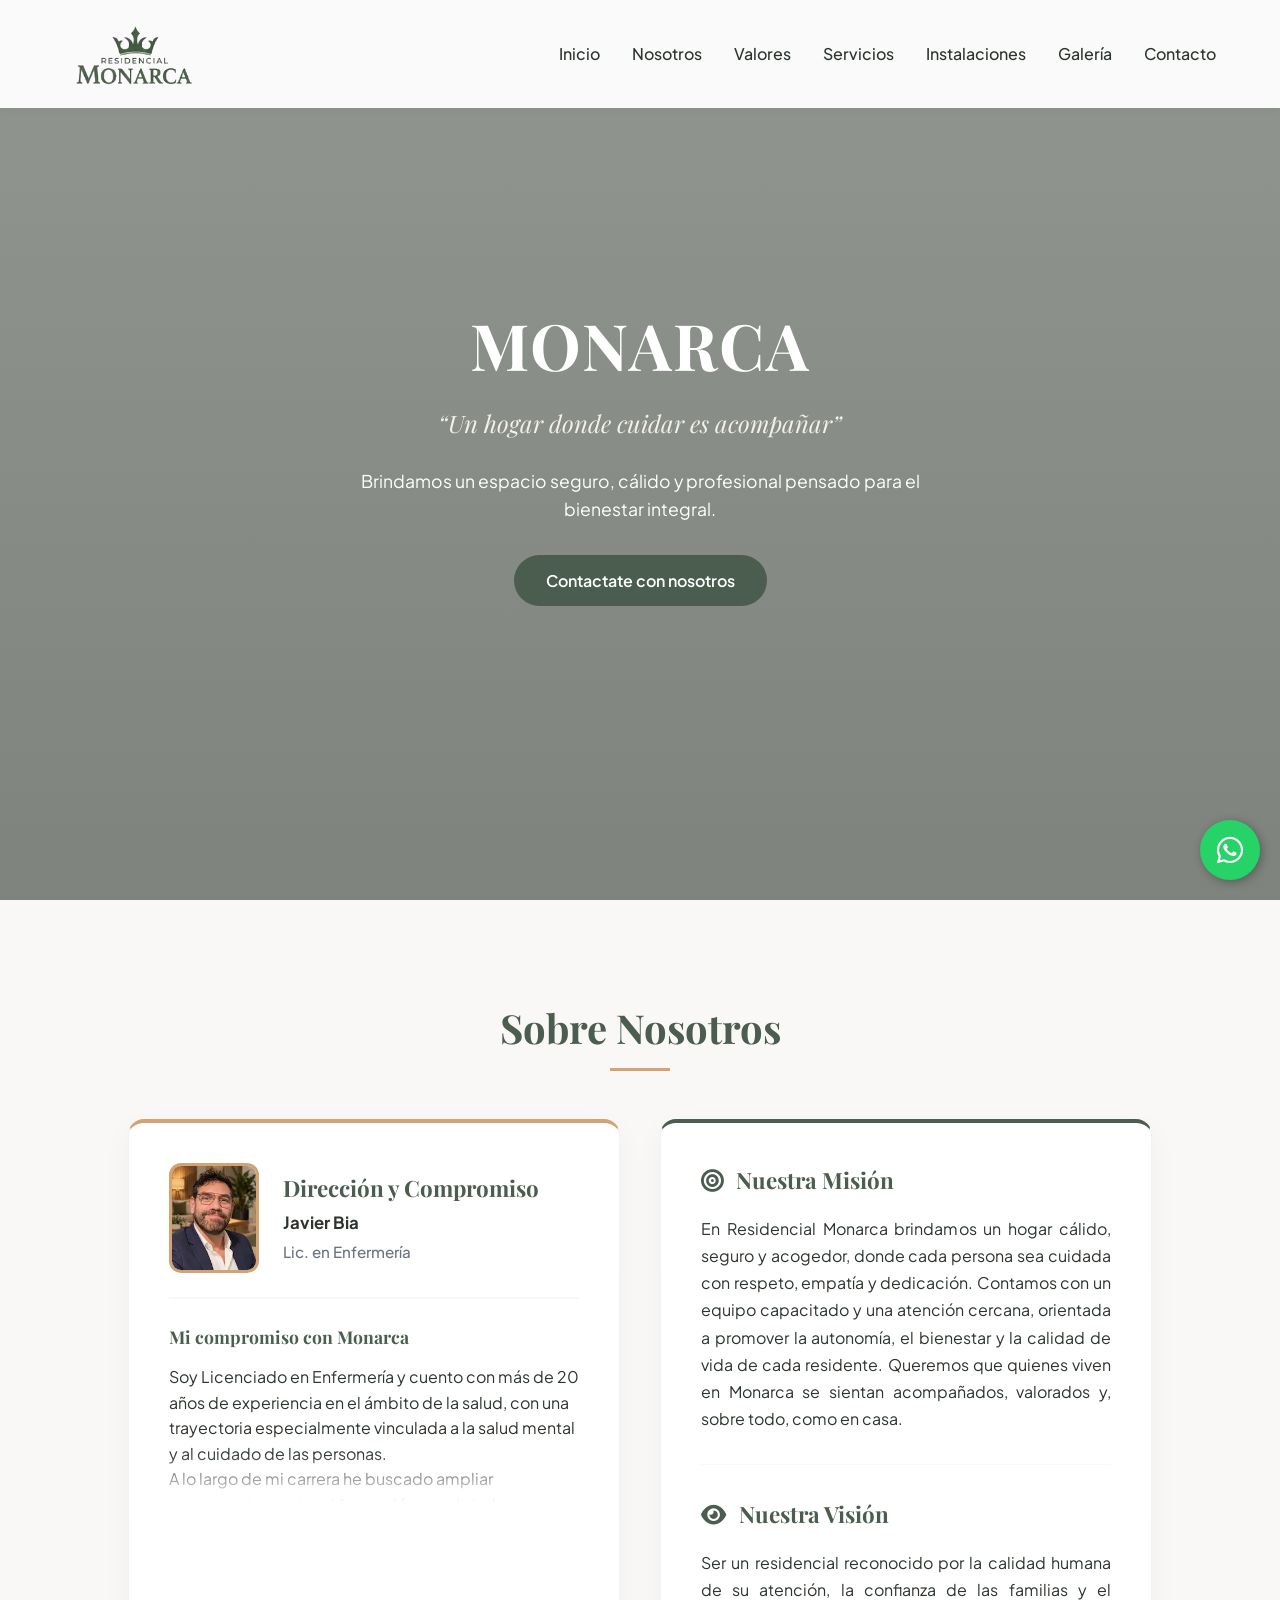
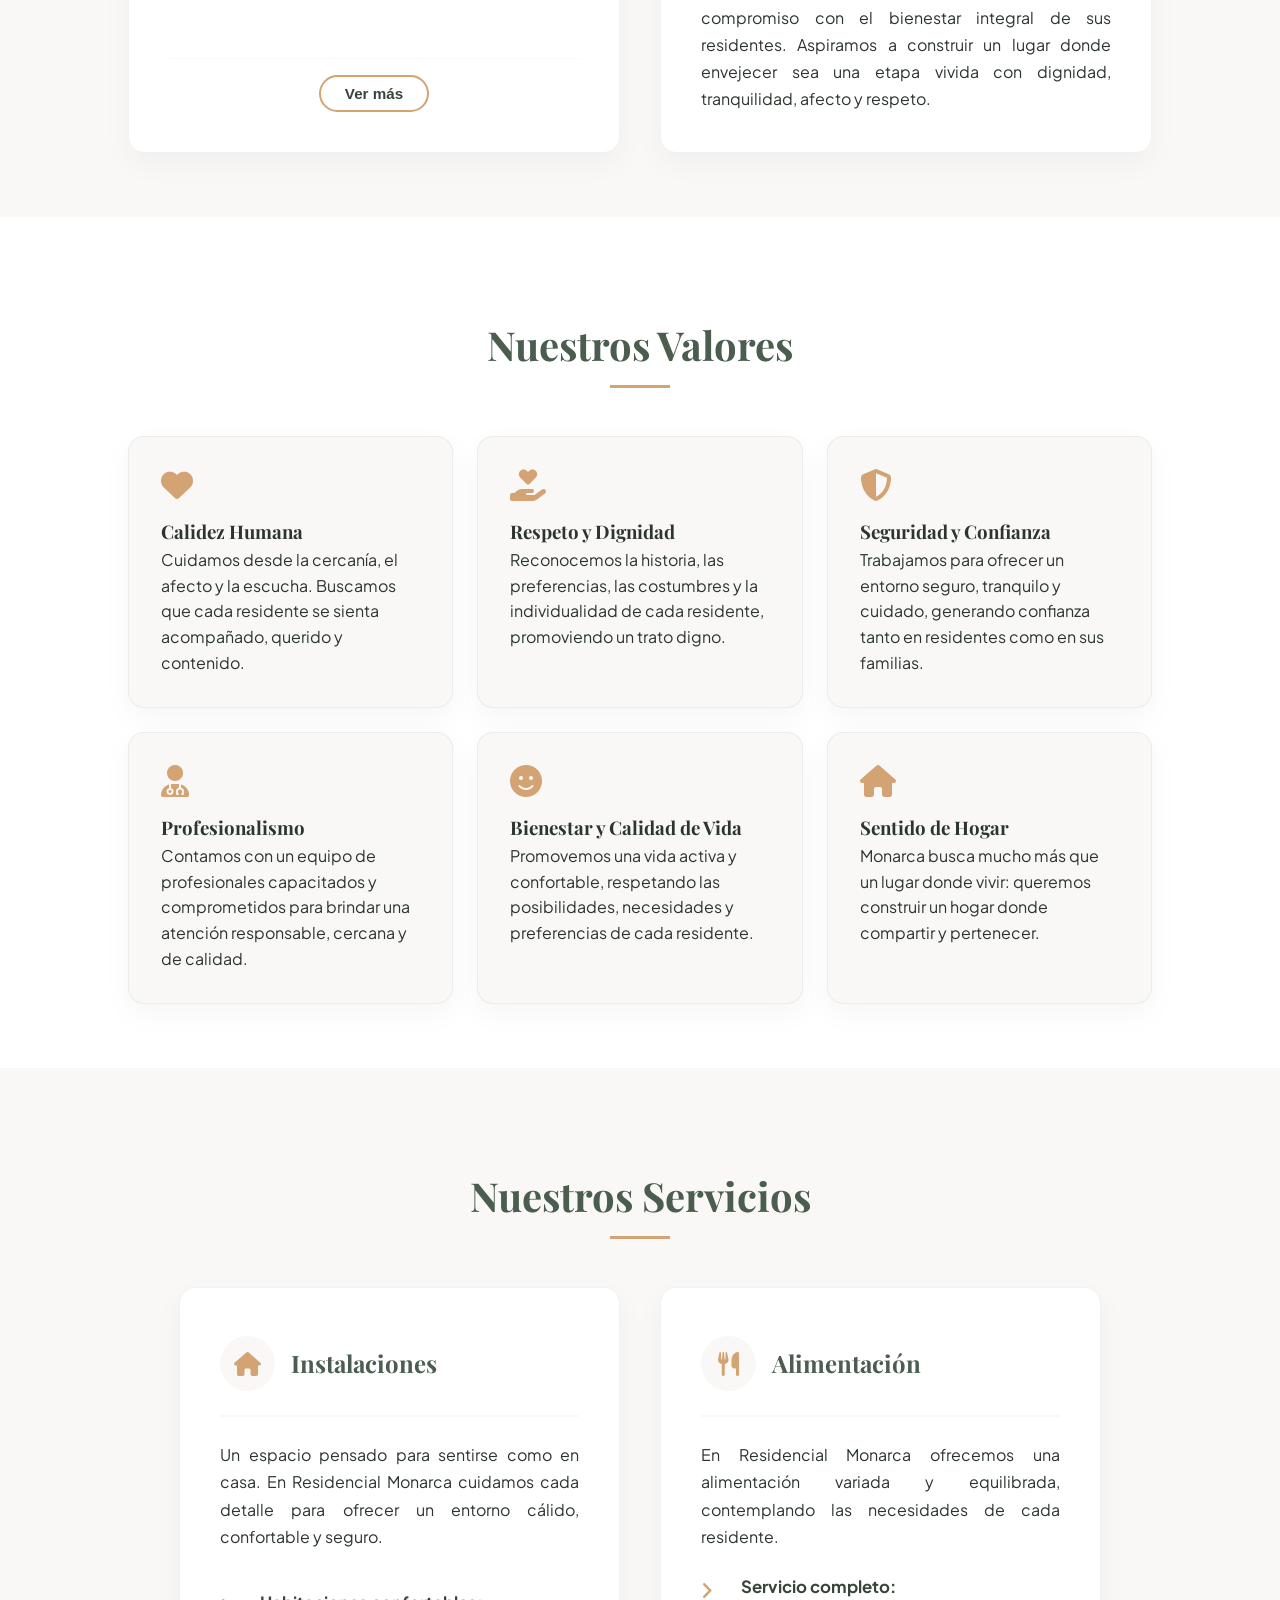
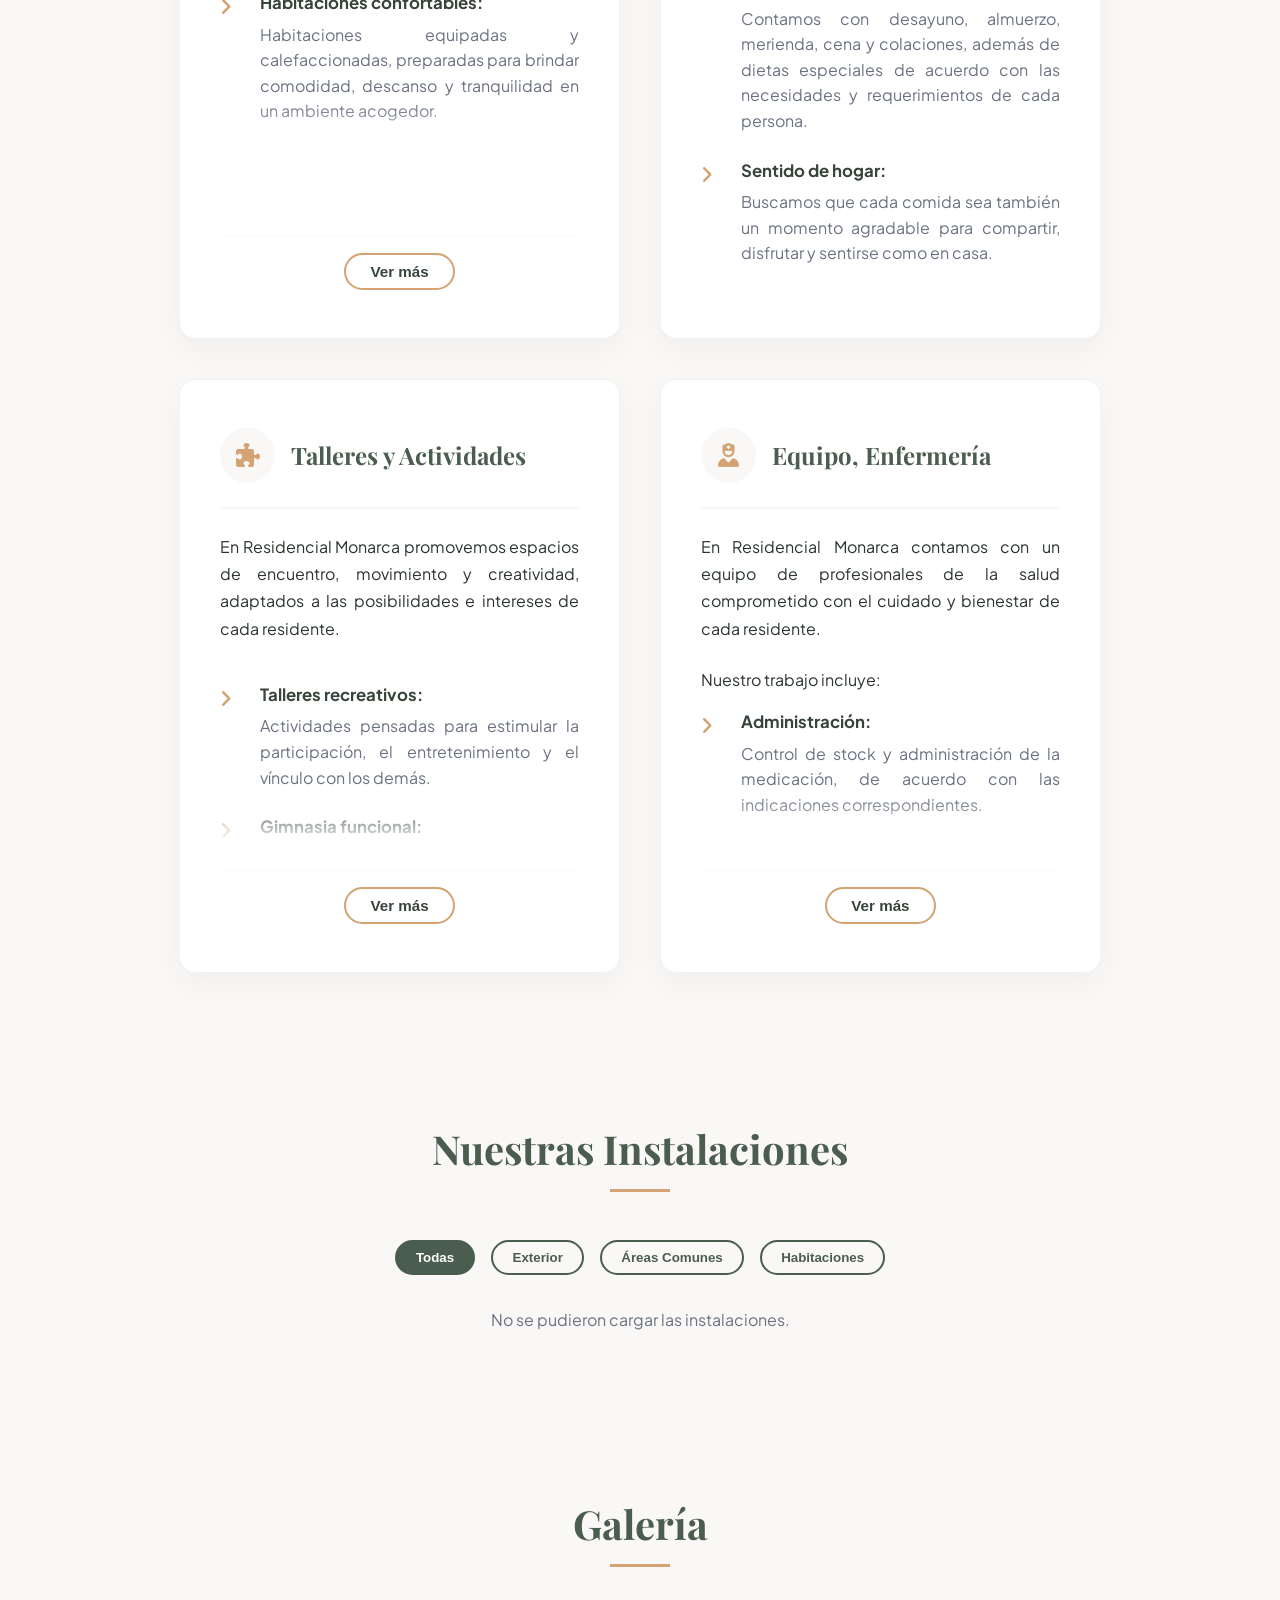
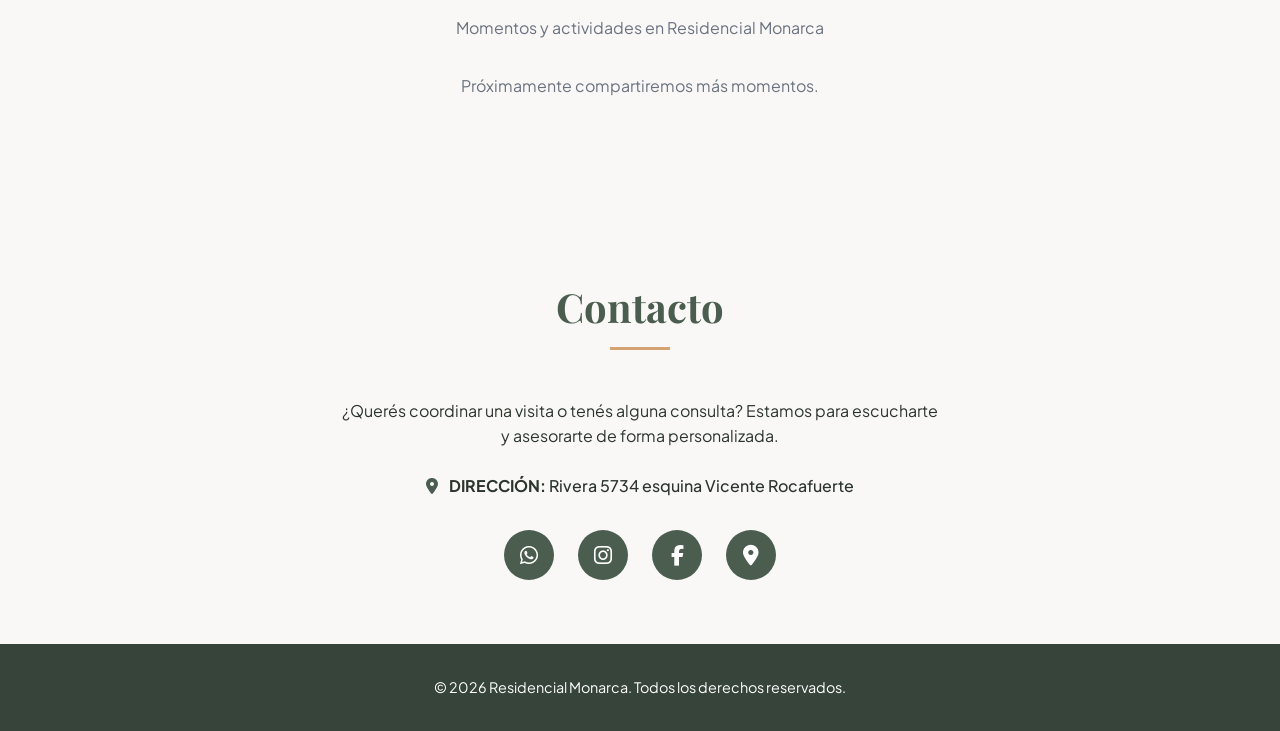
==== index.html @ 8a9db54b "Revertir textos visibles, mapa y recuadro de galería a la versión anterior Co-Authored-By: Claude Ha" ====
<!DOCTYPE html>
<html lang="es">
<head>
    <meta charset="UTF-8">
    <meta name="viewport" content="width=device-width, initial-scale=1.0">
    <meta name="description" content="Residencial Monarca: residencial geriátrico en Montevideo, Uruguay. Un hogar donde cuidar es acompañar, con atención profesional y equipo de enfermería.">
    <title>Monarca | Residencial Geriátrico en Montevideo</title>
    <link rel="canonical" href="https://monarca-residencial.netlify.app/">

    <!-- Íconos de pestaña / pantalla de inicio -->
    <link rel="icon" type="image/x-icon" href="favicon.ico">
    <link rel="icon" type="image/png" sizes="32x32" href="img/favicon-32.png">
    <link rel="icon" type="image/png" sizes="16x16" href="img/favicon-16.png">
    <link rel="apple-touch-icon" href="img/apple-touch-icon.png">

    <!-- Vista previa al compartir (WhatsApp, Facebook, etc.) -->
    <meta property="og:type" content="website">
    <meta property="og:site_name" content="Residencial Monarca">
    <meta property="og:locale" content="es_UY">
    <meta property="og:url" content="https://monarca-residencial.netlify.app/">
    <meta property="og:title" content="Monarca | Residencial Geriátrico en Montevideo">
    <meta property="og:description" content="Residencial Monarca: residencial geriátrico en Montevideo, Uruguay. Un hogar donde cuidar es acompañar, con atención profesional y equipo de enfermería.">
    <meta property="og:image" content="https://res.cloudinary.com/p0qlmlor/image/upload/f_jpg,q_auto,w_1200,h_630,c_fill,g_auto/v1/monarca/instalaciones/fachada.jpg">
    <meta property="og:image:width" content="1200">
    <meta property="og:image:height" content="630">
    <meta name="twitter:card" content="summary_large_image">

    <!-- Datos estructurados: le dicen a Google qué es, dónde está y cómo contactarlo -->
    <script type="application/ld+json">
    {
      "@context": "https://schema.org",
      "@type": "LocalBusiness",
      "name": "Residencial Monarca",
      "description": "Residencial geriátrico en Montevideo, Uruguay, con atención profesional y equipo de enfermería.",
      "url": "https://monarca-residencial.netlify.app/",
      "logo": "https://monarca-residencial.netlify.app/img/Logo_verdeOliva_transparente.webp",
      "image": "https://res.cloudinary.com/p0qlmlor/image/upload/f_jpg,q_auto,w_1200,h_630,c_fill,g_auto/v1/monarca/instalaciones/fachada.jpg",
      "telephone": "+59899081886",
      "address": {
        "@type": "PostalAddress",
        "streetAddress": "Av. Gral. Rivera 5734 esquina Vicente Rocafuerte",
        "addressLocality": "Montevideo",
        "addressRegion": "Montevideo",
        "postalCode": "11400",
        "addressCountry": "UY"
      },
      "areaServed": { "@type": "City", "name": "Montevideo" },
      "sameAs": [
        "https://www.instagram.com/recidencialmonarca",
        "https://www.facebook.com/share/1JEh8uoqEZ/"
      ]
    }
    </script>
    
    <!-- Preconexiones para acelerar DNS -->
    <link rel="preconnect" href="https://fonts.googleapis.com">
    <link rel="preconnect" href="https://fonts.gstatic.com" crossorigin>
    <link rel="preconnect" href="https://cdnjs.cloudflare.com" crossorigin>
    <link rel="preconnect" href="https://res.cloudinary.com" crossorigin>

    <!-- Fuentes y CSS externos cargados sin bloquear el renderizado -->
    <link href="https://fonts.googleapis.com/css2?family=Playfair+Display:wght@600;700&family=Plus+Jakarta+Sans:wght@400;500;600&display=swap" rel="stylesheet" media="print" onload="this.media='all'">
    <noscript><link href="https://fonts.googleapis.com/css2?family=Playfair+Display:wght@600;700&family=Plus+Jakarta+Sans:wght@400;500;600&display=swap" rel="stylesheet"></noscript>

    <link rel="stylesheet" href="https://cdnjs.cloudflare.com/ajax/libs/font-awesome/6.4.0/css/all.min.css" media="print" onload="this.media='all'">
    <noscript><link rel="stylesheet" href="https://cdnjs.cloudflare.com/ajax/libs/font-awesome/6.4.0/css/all.min.css"></noscript>

    <!-- Tu CSS principal -->
    <link rel="stylesheet" href="css/styles.css">

    
    <link rel="preload" as="image" href="https://res.cloudinary.com/p0qlmlor/image/upload/q_auto,f_auto,w_1200/v1/monarca/instalaciones/fachada.webp" fetchpriority="high">
</head>
<body>

    <!-- Header -->
    <header>
        <div class="logo">
            <img src="img/Logo_verdeOliva_transparente.webp" alt="Residencial Monarca" width="238" height="118">
        </div>

        <div class="menu-toggle" id="mobile-menu">
            <i class="fas fa-bars"></i>
        </div>
        <nav>
            <ul id="nav-list">
                <li><a href="#inicio">Inicio</a></li>
                <li><a href="#mision-vision">Nosotros</a></li>
                <li><a href="#valores">Valores</a></li>
                <li><a href="#servicios">Servicios</a></li>
                <li><a href="#instalaciones">Instalaciones</a></li>
                <li><a href="#galeria">Galería</a></li>
                <li><a href="#contacto">Contacto</a></li>
            </ul>
        </nav>
    </header>

    <!-- Hero -->
    <section id="inicio" class="hero">
        <div class="hero-content">
            <h1>MONARCA</h1>
            <h2>“Un hogar donde cuidar es acompañar”</h2>
            <p>Brindamos un espacio seguro, cálido y profesional pensado para el bienestar integral.</p>
            <a href="#contacto" class="btn">Contactate con nosotros</a>
        </div>
    </section>

    <!-- Perfil del Director (Izquierda) y Misión/Visión (Derecha) -->
    <section id="mision-vision">
        <h2 class="section-title">Sobre Nosotros</h2>
        <div class="about-grid">
            
            <!-- Columna Izquierda: Perfil del Director con botón expandible -->
            <div class="card-director">
                <div>
                    <div class="director-header">
                        <img src="img/director.webp" alt="Director de Residencial Monarca" class="director-img" width="240" height="323">
                        <div>
                            <h3>Dirección y Compromiso</h3>
                            <p class="director-name">Javier Bia</p>
                            <span class="director-subtitle">Lic. en Enfermería</span>
                        </div>
                    </div>

                    <div class="expandable-container" id="director-text-container">
                        <div class="expandable-content">
                            <p class="content-subtitle">Mi compromiso con Monarca</p>
                            <p>Soy Licenciado en Enfermería y cuento con más de 20 años de experiencia en el ámbito de la salud, con una trayectoria especialmente vinculada a la salud mental y al cuidado de las personas.</p>
                            
                            <p>A lo largo de mi carrera he buscado ampliar permanentemente mi formación para brindar una atención responsable, humana y de calidad. Cuento con capacitación en geriatría, manejo y administración de medicamentos, RCP, lengua de señas y atención ante situaciones de crisis, entre otras áreas vinculadas al cuidado.</p>
                            
                            <p>También tuve la oportunidad de participar en misiones de paz de la Organización de las Naciones Unidas (ONU), una experiencia que enriqueció mi formación profesional y personal, fortaleciendo mis capacidades para trabajar en diferentes contextos y afrontar situaciones complejas.</p>
                            
                            <p>Mi formación incluye además gestión de riesgos, responsabilidad social empresarial y estrategias para la optimización del rol del acompañante y su integración en la vida cotidiana de las personas. He participado en jornadas y capacitaciones relacionadas con el adulto mayor, medicina defensiva y medicina asertiva, aspectos médico-toxicológicos vinculados al uso de sustancias psicoactivas y estrategias de intervención ante situaciones de crisis.</p>

                            <p class="content-subtitle-spaced">¿Por qué Monarca?</p>
                            <p>Después de tantos años trabajando en el ámbito de la salud, entiendo que cuidar no significa solamente atender una necesidad. Cuidar también es escuchar, respetar, acompañar y estar presente.</p>
                            
                            <p>Por eso nace Residencial Monarca: con la intención de crear un espacio donde cada persona pueda sentirse segura, valorada y acompañada, y donde las familias encuentren la tranquilidad de saber que sus seres queridos están en un entorno cálido y cuidado.</p>
                            
                            <p>Mi compromiso es trabajar junto a nuestro equipo para que Monarca sea mucho más que un residencial: sea un hogar.<br>
                            <strong>Bienvenidos a Monarca. Un hogar donde cuidar es acompañar.</strong></p>
                        </div>
                    </div>
                </div>

                <div class="expandable-btn-container">
                    <button class="btn-leer-mas" data-target="director-text-container">Ver más</button>
                </div>
            </div>

            <!-- Columna Derecha: Misión y Visión unificadas -->
            <div class="card-mv combined-mv">
                <div>
                    <div class="mv-block">
                        <h3><i class="fas fa-bullseye"></i> Nuestra Misión</h3>
                        <p>En Residencial Monarca brindamos un hogar cálido, seguro y acogedor, donde cada persona sea cuidada con respeto, empatía y dedicación. Contamos con un equipo capacitado y una atención cercana, orientada a promover la autonomía, el bienestar y la calidad de vida de cada residente. Queremos que quienes viven en Monarca se sientan acompañados, valorados y, sobre todo, como en casa.</p>
                    </div>
                    
                    <div class="mv-divider"></div>

                    <div class="mv-block">
                        <h3><i class="fas fa-eye"></i> Nuestra Visión</h3>
                        <p>Ser un residencial reconocido por la calidad humana de su atención, la confianza de las familias y el compromiso con el bienestar integral de sus residentes. Aspiramos a construir un lugar donde envejecer sea una etapa vivida con dignidad, tranquilidad, afecto y respeto.</p>
                    </div>
                </div>
            </div>

        </div>
    </section>

    <!-- Valores -->
    <section id="valores">
        <h2 class="section-title">Nuestros Valores</h2>
        <div class="values-grid">
            <div class="value-item">
                <i class="fas fa-heart"></i>
                <h3>Calidez Humana</h3>
                <p>Cuidamos desde la cercanía, el afecto y la escucha. Buscamos que cada residente se sienta acompañado, querido y contenido.</p>
            </div>
            <div class="value-item">
                <i class="fas fa-hand-holding-heart"></i>
                <h3>Respeto y Dignidad</h3>
                <p>Reconocemos la historia, las preferencias, las costumbres y la individualidad de cada residente, promoviendo un trato digno.</p>
            </div>
            <div class="value-item">
                <i class="fas fa-shield-alt"></i>
                <h3>Seguridad y Confianza</h3>
                <p>Trabajamos para ofrecer un entorno seguro, tranquilo y cuidado, generando confianza tanto en residentes como en sus familias.</p>
            </div>
            <div class="value-item">
                <i class="fas fa-user-md"></i>
                <h3>Profesionalismo</h3>
                <p>Contamos con un equipo de profesionales capacitados y comprometidos para brindar una atención responsable, cercana y de calidad.</p>
            </div>
            <div class="value-item">
                <i class="fas fa-smile"></i>
                <h3>Bienestar y Calidad de Vida</h3>
                <p>Promovemos una vida activa y confortable, respetando las posibilidades, necesidades y preferencias de cada residente.</p>
            </div>
            <div class="value-item">
                <i class="fas fa-home"></i>
                <h3>Sentido de Hogar</h3>
                <p>Monarca busca mucho más que un lugar donde vivir: queremos construir un hogar donde compartir y pertenecer.</p>
            </div>
        </div>
    </section>

    <!-- Servicios -->
    <section id="servicios" style="background-color: var(--bg-light);">
        <h2 class="section-title">Nuestros Servicios</h2>
        <div class="services-container">
            
            <!-- Instalaciones y Comodidades -->
            <div class="service-block">
                <div>
                    <h3><i class="fas fa-home"></i> Instalaciones</h3>
                    <p>Un espacio pensado para sentirse como en casa. En Residencial Monarca cuidamos cada detalle para ofrecer un entorno cálido, confortable y seguro.</p>
                    
                    <div class="expandable-container" id="service-instalaciones">
                        <div class="expandable-content">
                            <ul class="service-list" style="margin-top: 1rem;">
                                <li><strong>Habitaciones confortables:</strong> Habitaciones equipadas y calefaccionadas, preparadas para brindar comodidad, descanso y tranquilidad en un ambiente acogedor.</li>
                                <li><strong>Accesibilidad:</strong> Contamos con espacios pensados para facilitar la movilidad, el desplazamiento y la autonomía de nuestros residentes.</li>
                                <li><strong>Baños adaptados:</strong> Baños adaptados para brindar mayor seguridad, comodidad y facilidad de uso, contemplando las necesidades de cada persona.</li>
                                <li><strong>Seguridad y tranquilidad:</strong> Disponemos de sistema de videovigilancia, como parte de las medidas destinadas a favorecer un entorno cuidado y seguro.</li>
                                <li><strong>Conectividad:</strong> Contamos con Wi-Fi, facilitando la comunicación y el contacto con familiares y seres queridos.</li>
                                <li><strong>Áreas comunes:</strong> Contamos con espacios amplios, confortables y luminosos, pensados para compartir, conversar, realizar actividades y disfrutar momentos de encuentro. Además, disponemos de áreas exteriores adaptadas y cuidadas, ideales para disfrutar al aire libre, compartir con familiares y crear momentos especiales en un entorno agradable y tranquilo.</li>
                            </ul>
                        </div>
                    </div>
                </div>

                <div class="expandable-btn-container">
                    <button class="btn-leer-mas" data-target="service-instalaciones">Ver más</button>
                </div>
            </div>
            
            <!-- Alimentación -->
            <div class="service-block service-fixed-height">
                <div>
                    <h3><i class="fas fa-utensils"></i> Alimentación</h3>
                    <p>En Residencial Monarca ofrecemos una alimentación variada y equilibrada, contemplando las necesidades de cada residente.</p>
                    <ul class="service-list">
                        <li><strong>Servicio completo:</strong> Contamos con desayuno, almuerzo, merienda, cena y colaciones, además de dietas especiales de acuerdo con las necesidades y requerimientos de cada persona.</li>
                        <li><strong>Sentido de hogar:</strong> Buscamos que cada comida sea también un momento agradable para compartir, disfrutar y sentirse como en casa.</li>
                    </ul>
                </div>
            </div>

            <!-- Talleres y Actividades -->
            <div class="service-block">
                <div>
                    <h3><i class="fas fa-puzzle-piece"></i> Talleres y Actividades</h3>
                    <p>En Residencial Monarca promovemos espacios de encuentro, movimiento y creatividad, adaptados a las posibilidades e intereses de cada residente.</p>
                    
                    <div class="expandable-container" id="service-talleres">
                        <div class="expandable-content">
                            <ul class="service-list" style="margin-top: 1rem;">
                                <li><strong>Talleres recreativos:</strong> Actividades pensadas para estimular la participación, el entretenimiento y el vínculo con los demás.</li>
                                <li><strong>Gimnasia funcional:</strong> Ejercicios adaptados que favorecen el movimiento, la movilidad y el mantenimiento de las capacidades físicas.</li>
                                <li><strong>Manualidades y expresión:</strong> Espacios para desarrollar la creatividad, expresarse y disfrutar de actividades que estimulan las habilidades y la imaginación.</li>
                                <li><strong>Momentos de encuentro:</strong> Propuestas para compartir, conversar y fortalecer los vínculos en un ambiente cálido y agradable.</li>
                            </ul>
                        </div>
                    </div>
                </div>

                <div class="expandable-btn-container">
                    <button class="btn-leer-mas" data-target="service-talleres">Ver más</button>
                </div>
            </div>

            <!-- Equipo y Enfermería -->
            <div class="service-block">
                <div>
                    <h3><i class="fas fa-user-nurse"></i> Equipo, Enfermería</h3>
                    <p>En Residencial Monarca contamos con un equipo de profesionales de la salud comprometido con el cuidado y bienestar de cada residente.</p>
                    
                    <div class="expandable-container" id="service-enfermeria">
                        <div class="expandable-content">
                            <p style="margin-bottom: 1rem;">Nuestro trabajo incluye:</p>
                            <ul class="service-list">
                                <li><strong>Administración:</strong> Control de stock y administración de la medicación, de acuerdo con las indicaciones correspondientes.</li>
                                <li><strong>Control continuo:</strong> Seguimiento diario del estado y las necesidades de cada residente.</li>
                                <li><strong>Comunicación:</strong> Coordinación con profesionales de la salud y referentes familiares cuando corresponde.</li>
                                <li><strong>Atención segura:</strong> Aplicación de protocolos y pautas de cuidado, orientados a brindar una atención segura y responsable.</li>
                                <li><strong>Continuidad del cuidado:</strong> Registro y seguimiento de la información relevante, favoreciendo la continuidad del cuidado.</li>
                            </ul>
                        </div>
                    </div>
                </div>

                <div class="expandable-btn-container">
                    <button class="btn-leer-mas" data-target="service-enfermeria">Ver más</button>
                </div>
            </div>

        </div>
    </section>

    <!-- Galería de Instalaciones Dinámica -->
    <section id="instalaciones" class="gallery-container">
        <h2 class="section-title">Nuestras Instalaciones</h2>
        
        <div class="gallery-filters" id="instalaciones-filtros">
            <button class="filter-btn active" data-filter="all">Todas</button>
            <button class="filter-btn" data-filter="exterior">Exterior</button>
            <button class="filter-btn" data-filter="interior">Áreas Comunes</button>
            <button class="filter-btn" data-filter="habitacion">Habitaciones</button>
        </div>

        <div class="gallery-grid" id="instalaciones-dinamicas">
            <!-- Se carga dinámicamente desde Cloudinary -->
        </div>
    </section>
    <!-- Galería de Actividades Dinámica -->
    <section id="galeria" class="gallery-container">
        <h2 class="section-title">Galería</h2>
        
        <div class="gallery-filters">
            <p style="text-align: center; color: var(--text-muted); width: 100%;">Momentos y actividades en Residencial Monarca</p>
        </div>

        <div class="gallery-grid" id="galeria-dinamica">
        </div>
    </section>

    <!-- Lightbox Modal -->
    <div class="lightbox" id="lightbox">
        <span class="lightbox-close" id="lightbox-close">&times;</span>
        <img id="lightbox-img" src="" alt="Imagen ampliada">
    </div>

    <!-- Contacto -->
    <section id="contacto">
        <h2 class="section-title">Contacto</h2>
        <div class="contact-content">
            <p>¿Querés coordinar una visita o tenés alguna consulta? Estamos para escucharte y asesorarte de forma personalizada.</p>
            <p style="margin-top: 1.5rem; font-weight: 500;">
                <i class="fas fa-map-marker-alt" style="color: var(--primary); margin-right: 8px;"></i>
                <strong>DIRECCIÓN:</strong> <span data-config="direccion">Rivera 5734 esquina Vicente Rocafuerte</span>
            </p>
            <div class="social-icons">
                <a href="https://whatsapp.com" data-config="whatsapp" target="_blank" title="WhatsApp" aria-label="WhatsApp"><i class="fab fa-whatsapp"></i></a>
                <a href="https://instagram.com" data-config="instagram" target="_blank" title="Instagram" aria-label="Instagram"><i class="fab fa-instagram"></i></a>
                <a href="https://facebook.com" data-config="facebook" target="_blank" title="Facebook" aria-label="Facebook"><i class="fab fa-facebook-f"></i></a>
                <a href="https://maps.google.com/?q=Rivera+5734+esquina+Vicente+Rocafuerte" data-config="mapa" target="_blank" title="Ubicación" aria-label="Ver ubicación en Google Maps"><i class="fas fa-map-marker-alt"></i></a>
            </div>
        </div>
    </section>

    <!-- Botón flotante de WhatsApp -->
<a href="https://whatsapp.com" data-config="whatsapp-flotante" class="whatsapp-float" target="_blank" aria-label="Chat de WhatsApp">
  <i class="fab fa-whatsapp"></i>
</a>

    <footer>
        <p>&copy; 2026 Residencial Monarca. Todos los derechos reservados.</p>
    </footer>

    <!-- Scripts con defer para no bloquear el renderizado -->
    <script src="js/config.js" defer></script>
    <script src="js/main.js" defer></script>
</body>
</html>
---- css/styles.css ----
/* Fuentes */
/* Fuentes: se cargan una sola vez desde index.html (antes también se importaban acá, duplicado). */

/* ============================================================
   VARIABLES DE ESTÉTICA (Verde Oliva y Tono Madera)
   ============================================================ */
:root {
    --primary: #4A5D4E;
    --primary-dark: #374439;
    --accent: #D4A373;
    --bg-light: #F9F8F6;
    --text-main: #2C352D;
    --text-muted: #6B7280;
    --white: #FFFFFF;
    --font-heading: 'Playfair Display', serif;
    --font-body: 'Plus Jakarta Sans', sans-serif;
    --card-radius: 16px;
    --shadow: 0 10px 30px rgba(0,0,0,0.04);
    --border-card: 1px solid rgba(74, 93, 78, 0.08);
}

:root {
    --transition: all 0.3s ease;
}

* {
    margin: 0;
    padding: 0;
    box-sizing: border-box;
}

body {
    font-family: var(--font-body);
    background-color: var(--bg-light);
    color: var(--text-main);
    line-height: 1.6;
    transition: background-color 0.4s ease, color 0.4s ease;
}

h1, h2, h3 {
    font-family: var(--font-heading);
}

/* Header & Nav */
header {
    position: fixed;
    top: 0;
    left: 0;
    width: 100%;
    background: rgba(255, 255, 255, 0.95);
    backdrop-filter: blur(10px);
    box-shadow: 0 2px 10px rgba(0,0,0,0.05);
    z-index: 1000;
    display: flex;
    justify-content: space-between;
    align-items: center;
    padding: 1.2rem 5%;
}

.logo {
    font-family: var(--font-heading);
    font-size: 1.8rem;
    font-weight: 700;
    color: var(--primary);
    letter-spacing: 1px;
}

nav ul {
    display: flex;
    list-style: none;
    gap: 2rem;
}

nav a {
    text-decoration: none;
    color: var(--text-main);
    font-weight: 500;
    transition: var(--transition);
}

nav a:hover {
    color: var(--primary);
}

.menu-toggle {
    display: none;
    font-size: 1.5rem;
    cursor: pointer;
    color: var(--primary);
}

/* Hero Section */
.hero {
    height: 100vh;
    background: linear-gradient(rgba(44, 53, 45, 0.5), rgba(44, 53, 45, 0.6)), url('https://res.cloudinary.com/p0qlmlor/image/upload/q_auto,f_auto,w_1200/v1/monarca/instalaciones/fachada.webp') center/cover no-repeat;
    display: flex;
    align-items: center;
    justify-content: center;
    text-align: center;
    color: #FFFFFF;
    padding: 0 1rem;
    margin-top: 0;
}

.hero-content h1 {
    font-size: 4rem;
    margin-bottom: 0.5rem;
    letter-spacing: 2px;
}

.hero-content h2 {
    font-size: 1.5rem;
    font-weight: 400;
    font-style: italic;
    margin-bottom: 1.5rem;
    color: #F3EFEA;
}

.hero-content p {
    font-size: 1.1rem;
    max-width: 600px;
    margin: 0 auto 2rem auto;
}

.btn {
    display: inline-block;
    background-color: var(--primary);
    color: #FFFFFF;
    padding: 0.8rem 2rem;
    border-radius: 30px;
    text-decoration: none;
    font-weight: 600;
    transition: var(--transition);
    border: none;
    cursor: pointer;
}

.btn:hover {
    background-color: var(--primary-dark);
    transform: translateY(-2px);
}

/* Sections General Styling */
section {
    padding: 6rem 10% 4rem 10%;
}

.section-title {
    text-align: center;
    font-size: 2.5rem;
    color: var(--primary);
    margin-bottom: 3rem;
    position: relative;
}

.section-title::after {
    content: '';
    display: block;
    width: 60px;
    height: 3px;
    background-color: var(--accent);
    margin: 0.5rem auto 0 auto;
}

/* =========================================
   SECCIÓN SOBRE NOSOTROS (Misión/Visión + Director)
   ========================================= */
.about-grid {
    display: grid;
    grid-template-columns: 1fr 1fr;
    gap: 2.5rem;
    align-items: stretch;
}

.card-director, .combined-mv {
    background: var(--white);
    padding: 2.5rem;
    border-radius: var(--card-radius);
    box-shadow: var(--shadow);
    border: var(--border-card);
    display: flex;
    flex-direction: column;
    justify-content: space-between;
    transition: background-color 0.4s ease, border-radius 0.4s ease;
}

.card-director {
    border-top: 4px solid var(--accent);
}

.combined-mv {
    border-top: 4px solid var(--primary);
}

.director-header {
    display: flex;
    align-items: center;
    gap: 1.5rem;
    margin-bottom: 1.5rem;
    border-bottom: 2px solid var(--bg-light);
    padding-bottom: 1.5rem;
}

.director-img {
    width: 90px !important;
    height: 110px !important;
    min-width: 90px !important;
    min-height: 110px !important;
    border-radius: 12px !important;
    object-fit: cover !important;
    object-position: top center !important;
    border: 3px solid var(--accent);
    flex-shrink: 0;
}

.director-header h3 {
    color: var(--primary);
    font-size: 1.4rem;
    margin-bottom: 0.2rem;
}

.director-name {
    color: var(--text-main);
    font-weight: 700;
    font-size: 1.05rem;
    margin-bottom: 0.15rem;
}

.director-subtitle {
    color: var(--text-muted);
    font-size: 0.95rem;
    font-weight: 500;
}

/* Contenedores expandibles */
.expandable-container {
    max-height: 180px;
    overflow: hidden;
    position: relative;
    transition: max-height 0.5s ease-in-out;
}

.expandable-container::after {
    content: '';
    position: absolute;
    bottom: 0;
    left: 0;
    width: 100%;
    height: 50px;
    background: linear-gradient(transparent, var(--white));
    pointer-events: none;
    transition: opacity 0.3s ease;
}

.expandable-container.expanded {
    max-height: 2000px;
}

.expandable-container.expanded::after {
    opacity: 0;
}

.director-text p {
    text-align: justify;
    color: var(--text-main);
    font-size: 0.95rem;
    line-height: 1.7;
    margin-bottom: 1rem;
}

.expandable-btn-container {
    margin-top: 1.5rem;
    text-align: center;
    border-top: 1px solid var(--bg-light);
    padding-top: 1rem;
}

.btn-leer-mas {
    background: transparent;
    border: 2px solid var(--accent);
    color: var(--primary-dark);
    padding: 0.5rem 1.5rem;
    border-radius: 20px;
    cursor: pointer;
    font-weight: 600;
    font-size: 0.95rem;
    transition: var(--transition);
}

.btn-leer-mas:hover {
    background: var(--accent);
    color: #FFFFFF;
    transform: translateY(-2px);
}

.mv-block h3 {
    color: var(--primary);
    margin-bottom: 1rem;
    font-size: 1.4rem;
    display: flex;
    align-items: center;
    gap: 0.8rem;
}

.mv-block p {
    text-align: justify;
    color: var(--text-main);
    line-height: 1.7;
}

.mv-divider {
    height: 1px;
    background-color: var(--bg-light);
    margin: 2rem 0;
}

/* Valores */
#valores {
    background-color: var(--white);
}

.values-grid {
    display: grid;
    grid-template-columns: repeat(auto-fit, minmax(280px, 1fr));
    gap: 1.5rem;
}

.value-item {
    background: var(--bg-light);
    padding: 2rem;
    border-radius: var(--card-radius);
    box-shadow: var(--shadow);
    border: var(--border-card);
    transition: var(--transition);
}

.value-item:hover {
    transform: translateY(-3px);
}

.value-item i {
    font-size: 2rem;
    color: var(--accent);
    margin-bottom: 1rem;
}

.value-item h4 {
    font-size: 1.2rem;
    margin-bottom: 0.5rem;
    color: var(--primary-dark);
}

/* =========================================
   SECCIÓN SERVICIOS
   ========================================= */
.services-container {
    display: grid;
    grid-template-columns: repeat(auto-fit, minmax(400px, 1fr));
    gap: 2.5rem;
    padding: 0 5%;
    align-items: stretch;
}

.service-block {
    background: var(--white);
    padding: 3rem 2.5rem;
    border-radius: var(--card-radius);
    box-shadow: var(--shadow);
    border: var(--border-card);
    transition: var(--transition);
    display: flex;
    flex-direction: column;
    justify-content: space-between;
}

.service-block:hover {
    transform: translateY(-5px);
}

.service-block h3 {
    color: var(--primary);
    font-size: 1.5rem;
    margin-bottom: 1.5rem;
    display: flex;
    align-items: center;
    gap: 1rem;
    border-bottom: 2px solid var(--bg-light);
    padding-bottom: 1.5rem;
}

.service-block h3 i {
    background: var(--bg-light);
    color: var(--accent);
    width: 55px;
    height: 55px;
    display: flex;
    align-items: center;
    justify-content: center;
    border-radius: 50%;
    font-size: 1.5rem;
    flex-shrink: 0;
}

.service-block p {
    margin-bottom: 1.5rem;
    text-align: justify;
    color: var(--text-main);
    line-height: 1.7;
}

.service-list {
    list-style: none;
    padding: 0;
}

.service-list li {
    margin-bottom: 1.5rem;
    position: relative;
    padding-left: 2.5rem;
    text-align: justify;
    color: var(--text-muted);
    line-height: 1.6;
}

.service-list li::before {
    content: '\f105';
    font-family: 'Font Awesome 6 Free';
    font-weight: 900;
    position: absolute;
    left: 0;
    top: 2px;
    color: var(--accent);
    font-size: 1.2rem;
}

.service-list li strong {
    color: var(--primary-dark);
    display: block;
    margin-bottom: 0.3rem;
    font-size: 1.05rem;
}

/* Galería de Fotos */
.gallery-container {
    background-color: var(--bg-light);
    padding: 5rem 10%;
}

.gallery-filters {
    display: flex;
    justify-content: center;
    gap: 1rem;
    margin-bottom: 2rem;
    flex-wrap: wrap;
}

.filter-btn {
    background: transparent;
    border: 2px solid var(--primary);
    color: var(--primary);
    padding: 0.5rem 1.2rem;
    border-radius: 20px;
    cursor: pointer;
    font-weight: 600;
    transition: var(--transition);
}

.filter-btn.active, .filter-btn:hover {
    background: var(--primary);
    color: var(--white);
}

.gallery-grid {
    display: grid;
    grid-template-columns: repeat(auto-fit, minmax(300px, 1fr));
    gap: 1.5rem;
}

.gallery-item {
    position: relative;
    border-radius: var(--card-radius);
    overflow: hidden;
    height: 250px;
    box-shadow: var(--shadow);
    border: var(--border-card);
    cursor: pointer;
}

.gallery-item img {
    width: 100%;
    height: 100%;
    object-fit: cover;
    transition: transform 0.5s ease;
}

.gallery-item:hover img {
    transform: scale(1.08);
}

.gallery-overlay {
    position: absolute;
    bottom: 0;
    left: 0;
    width: 100%;
    background: linear-gradient(transparent, rgba(0,0,0,0.8));
    color: #FFFFFF;
    padding: 1.5rem 1rem 1rem 1rem;
    opacity: 0;
    transition: opacity 0.3s ease;
}

.gallery-item:hover .gallery-overlay {
    opacity: 1;
}

/* Lightbox Modal */
.lightbox {
    display: none;
    position: fixed;
    z-index: 2000;
    top: 0;
    left: 0;
    width: 100%;
    height: 100%;
    background: rgba(0,0,0,0.85);
    justify-content: center;
    align-items: center;
    padding: 2rem;
}

.lightbox img {
    max-width: 90%;
    max-height: 85vh;
    border-radius: 5px;
}

.lightbox-close {
    position: absolute;
    top: 20px;
    right: 30px;
    color: white;
    font-size: 2.5rem;
    cursor: pointer;
}

/* Contacto */
.contact-content {
    text-align: center;
    max-width: 600px;
    margin: 0 auto;
}

.social-icons {
    display: flex;
    justify-content: center;
    gap: 1.5rem;
    margin-top: 2rem;
}

.social-icons a {
    display: flex;
    align-items: center;
    justify-content: center;
    width: 50px;
    height: 50px;
    background: var(--primary);
    color: var(--white);
    border-radius: 50%;
    font-size: 1.3rem;
    text-decoration: none;
    transition: var(--transition);
}

.social-icons a:hover {
    background: var(--accent);
    transform: translateY(-3px);
}

/* WhatsApp Flotante */
.whatsapp-float {
    position: fixed;
    bottom: 30px;
    right: 30px;
    background: #25D366;
    color: white;
    width: 60px;
    height: 60px;
    border-radius: 50%;
    display: flex;
    align-items: center;
    justify-content: center;
    font-size: 2rem;
    box-shadow: 0 4px 10px rgba(0,0,0,0.2);
    z-index: 1500;
    transition: var(--transition);
    text-decoration: none;
}

.whatsapp-float:hover {
    transform: scale(1.1);
}

/* Footer */
footer {
    background: var(--primary-dark);
    color: #FFFFFF;
    text-align: center;
    padding: 2rem;
    font-size: 0.9rem;
}

/* Responsive */
@media (max-width: 900px) {
    .about-grid {
        grid-template-columns: 1fr;
    }
}

@media (max-width: 768px) {
    nav ul {
        display: none;
        flex-direction: column;
        position: absolute;
        top: 100%;
        left: 0;
        width: 100%;
        background: var(--white);
        padding: 1.5rem;
        box-shadow: 0 5px 10px rgba(0,0,0,0.05);
        text-align: center;
    }
    nav ul.active {
        display: flex;
    }
    .menu-toggle {
        display: block;
    }
    .hero-content h1 {
        font-size: 2.8rem;
    }
    .services-container {
        grid-template-columns: 1fr;
        padding: 0;
    }
    .service-block {
        padding: 2rem 1.5rem;
    }
}

.logo {
    display: flex;
    align-items: center; /* Esto asegura que el logo quede centrado verticalmente */
}

.logo img {
    max-height: 70px; /* Ajusta este valor (ej. 50px o 70px) hasta que lo veas perfecto */
    width: auto;      /* Mantiene las proporciones originales para que no se deforme */
    display: block;
}


.whatsapp-float {
  position: fixed;
  bottom: 20px;
  right: 20px;
  background-color: #25d366;
  color: white;
  border-radius: 50px;
  text-align: center;
  font-size: 30px;
  box-shadow: 2px 2px 10px rgba(0,0,0,0.3);
  z-index: 1000;
  width: 60px;
  height: 60px;
  display: flex;
  align-items: center;
  justify-content: center;
  text-decoration: none;
  transition: transform 0.3s ease;
}

.whatsapp-float:hover {
  transform: scale(1.1);
  color: white;
}


.content-subtitle {
    color: var(--primary);
    font-size: 1.1rem;
    font-weight: bold;
    margin-bottom: 0.8rem;
    font-family: var(--font-heading);
}

.content-subtitle-spaced {
    color: var(--primary);
    font-size: 1.1rem;
    font-weight: bold;
    margin: 1.5rem 0 0.8rem 0;
    font-family: var(--font-heading);
}
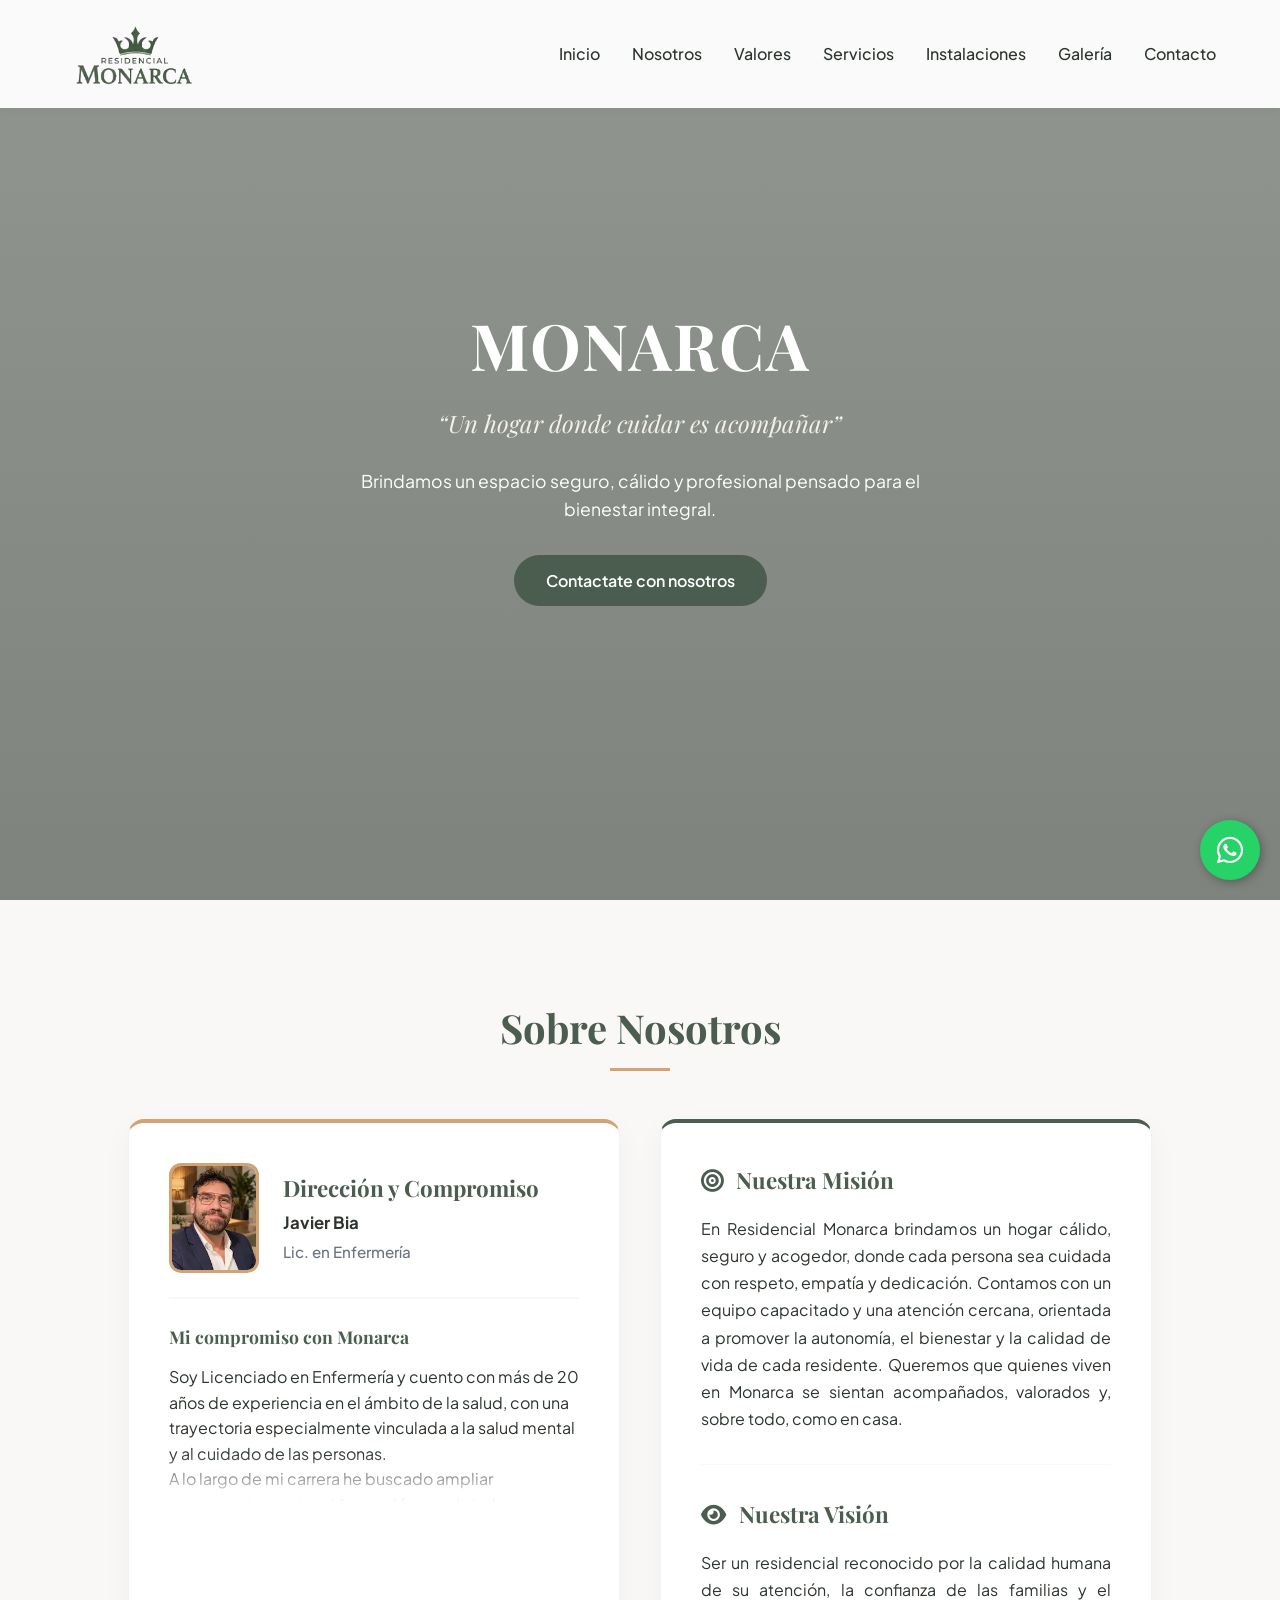
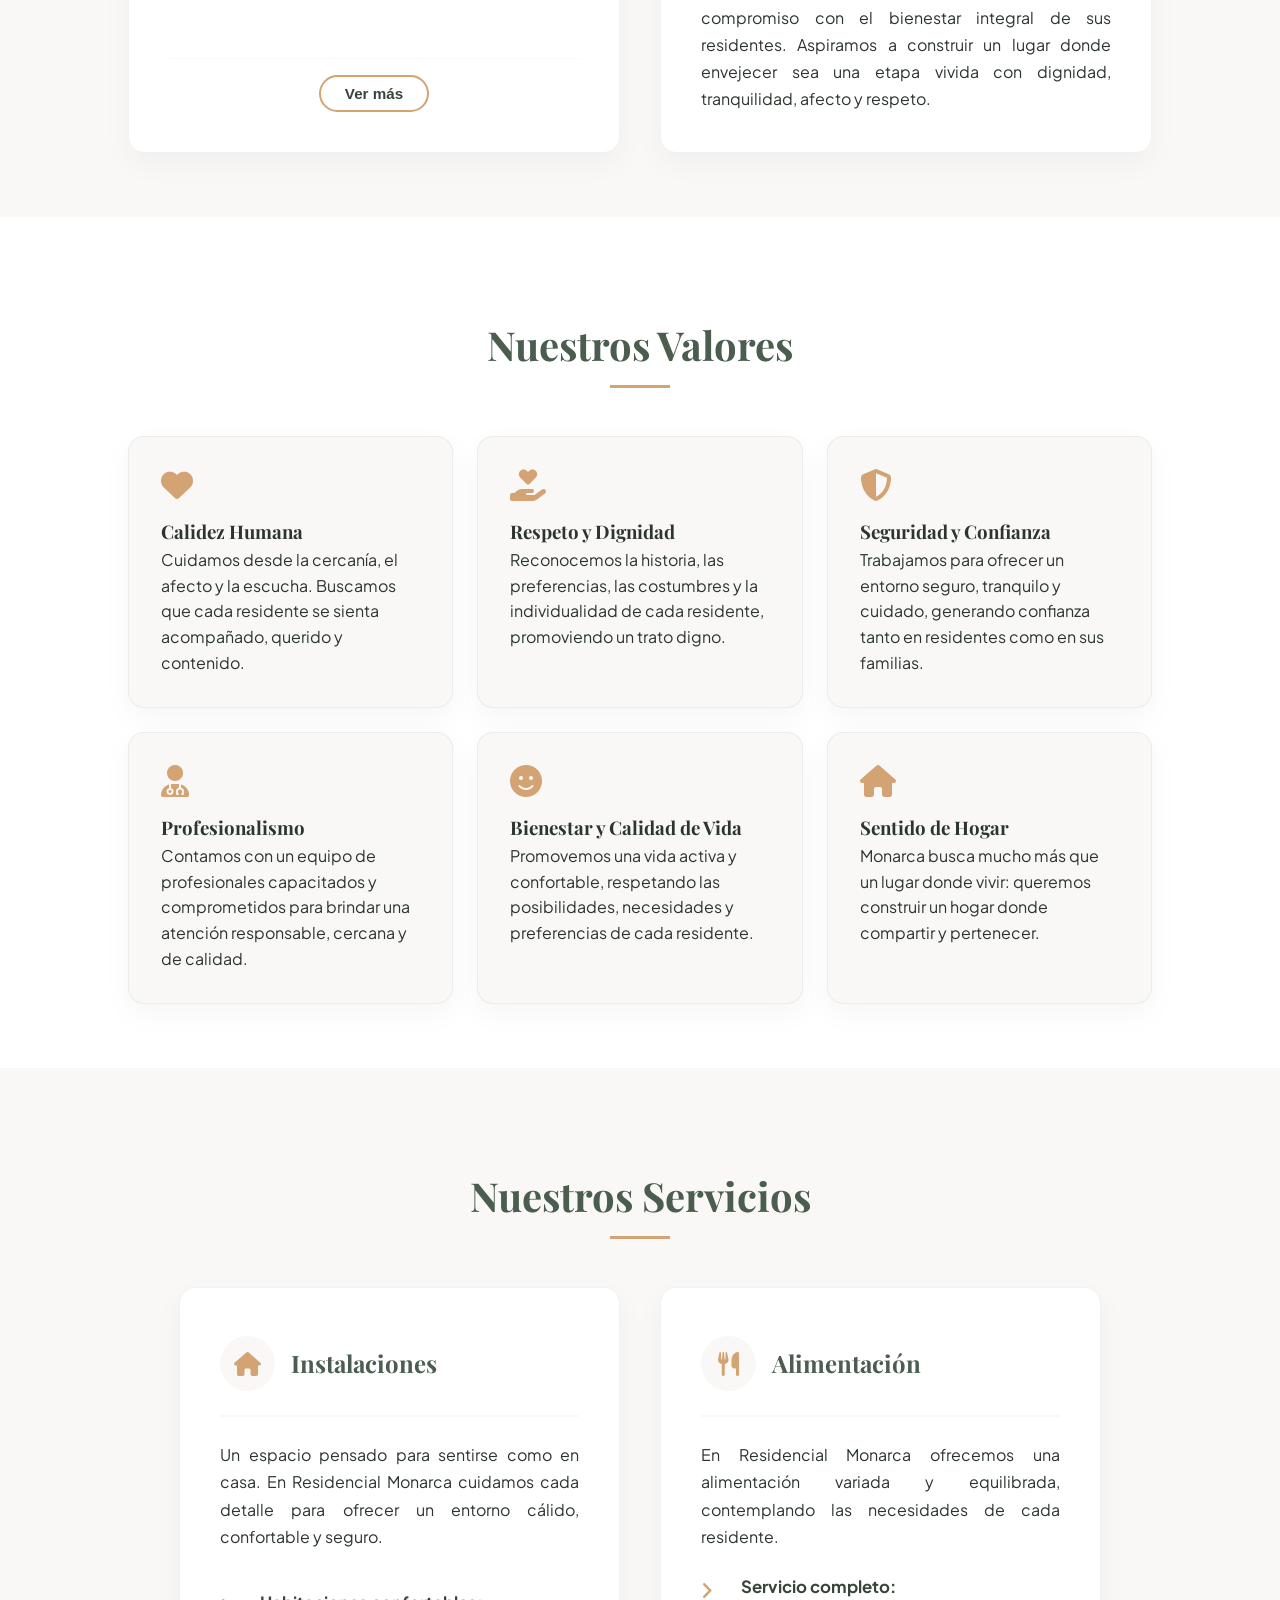
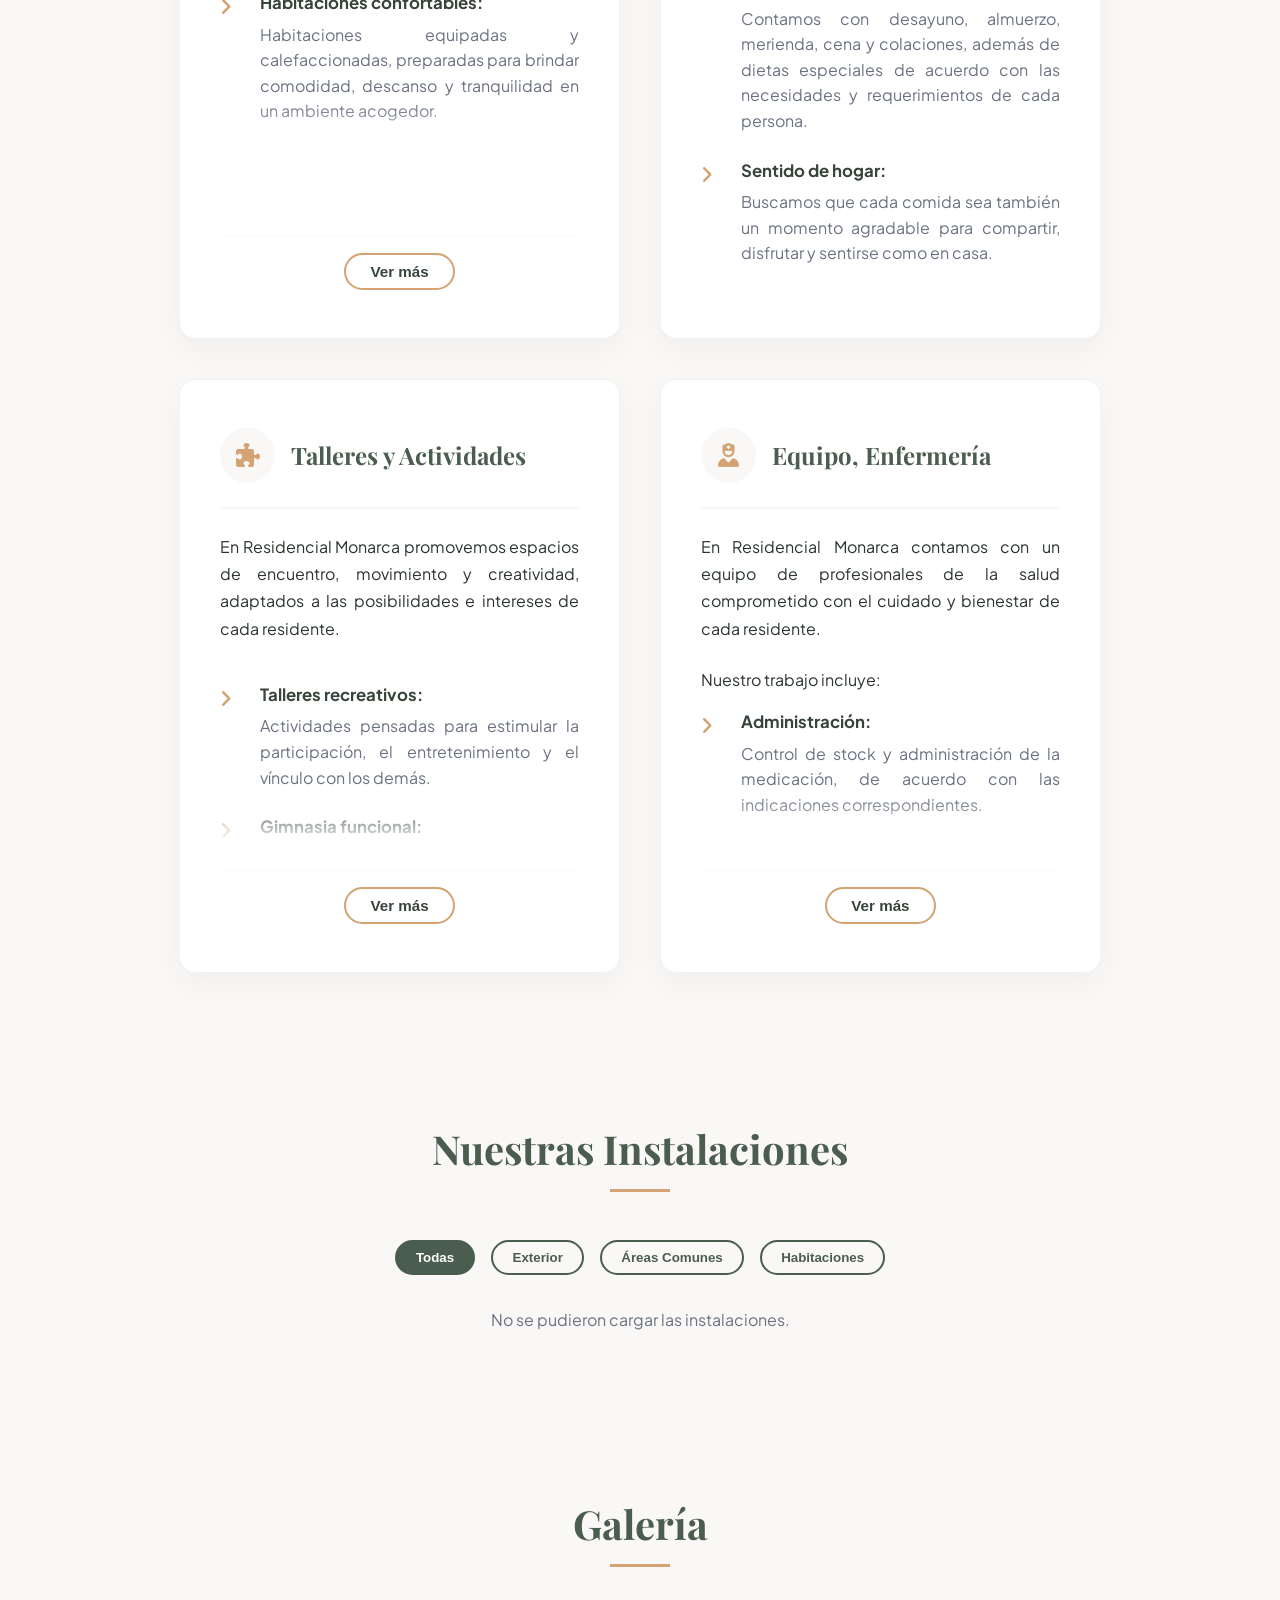
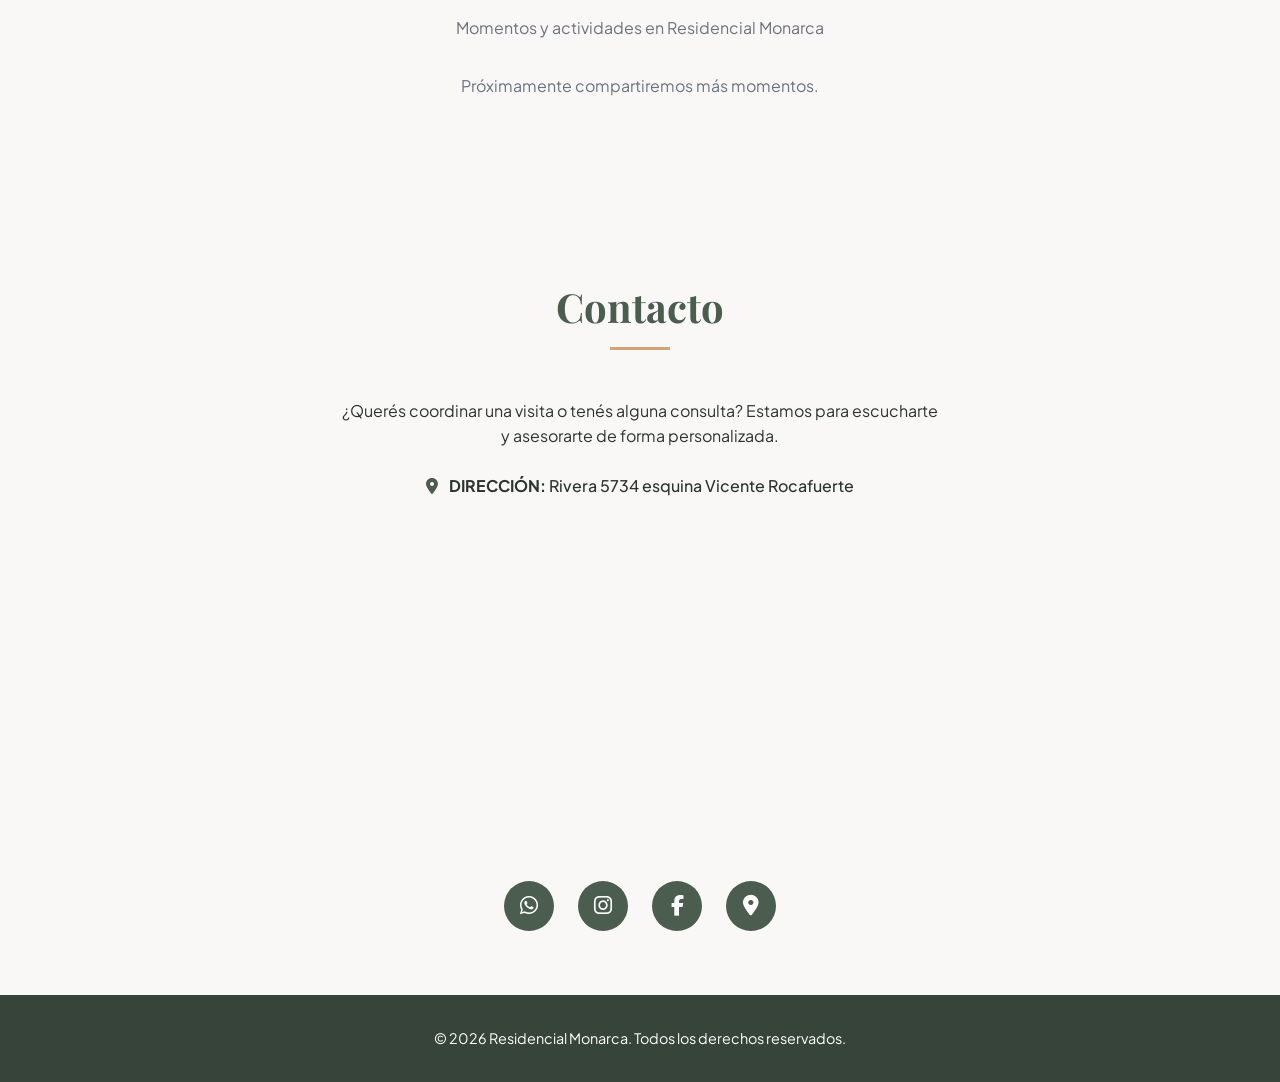
==== commit 95d1edcb: "Mapa de Google en contacto (ubicación por código 4W58+JH) Co-Authored-By: Claude Haiku 5.5 <noreply@" ====
--- a/index.html
+++ b/index.html
@@ -341,11 +341,12 @@
                 <i class="fas fa-map-marker-alt" style="color: var(--primary); margin-right: 8px;"></i>
                 <strong>DIRECCIÓN:</strong> <span data-config="direccion">Rivera 5734 esquina Vicente Rocafuerte</span>
             </p>
+            <iframe class="mapa-ubicacion" title="Ubicación de Residencial Monarca en Montevideo" loading="lazy" referrerpolicy="no-referrer-when-downgrade" style="border:0; width:100%; max-width:600px; height:320px; border-radius:12px; margin-top:1.5rem;" src="https://www.google.com/maps?q=4W58+JH+Montevideo,+Departamento+de+Montevideo&output=embed"></iframe>
             <div class="social-icons">
                 <a href="https://whatsapp.com" data-config="whatsapp" target="_blank" title="WhatsApp" aria-label="WhatsApp"><i class="fab fa-whatsapp"></i></a>
                 <a href="https://instagram.com" data-config="instagram" target="_blank" title="Instagram" aria-label="Instagram"><i class="fab fa-instagram"></i></a>
                 <a href="https://facebook.com" data-config="facebook" target="_blank" title="Facebook" aria-label="Facebook"><i class="fab fa-facebook-f"></i></a>
-                <a href="https://maps.google.com/?q=Rivera+5734+esquina+Vicente+Rocafuerte" data-config="mapa" target="_blank" title="Ubicación" aria-label="Ver ubicación en Google Maps"><i class="fas fa-map-marker-alt"></i></a>
+                <a href="https://maps.google.com/?q=4W58+JH+Montevideo,+Departamento+de+Montevideo" data-config="mapa" target="_blank" title="Ubicación" aria-label="Ver ubicación en Google Maps"><i class="fas fa-map-marker-alt"></i></a>
             </div>
         </div>
     </section>
